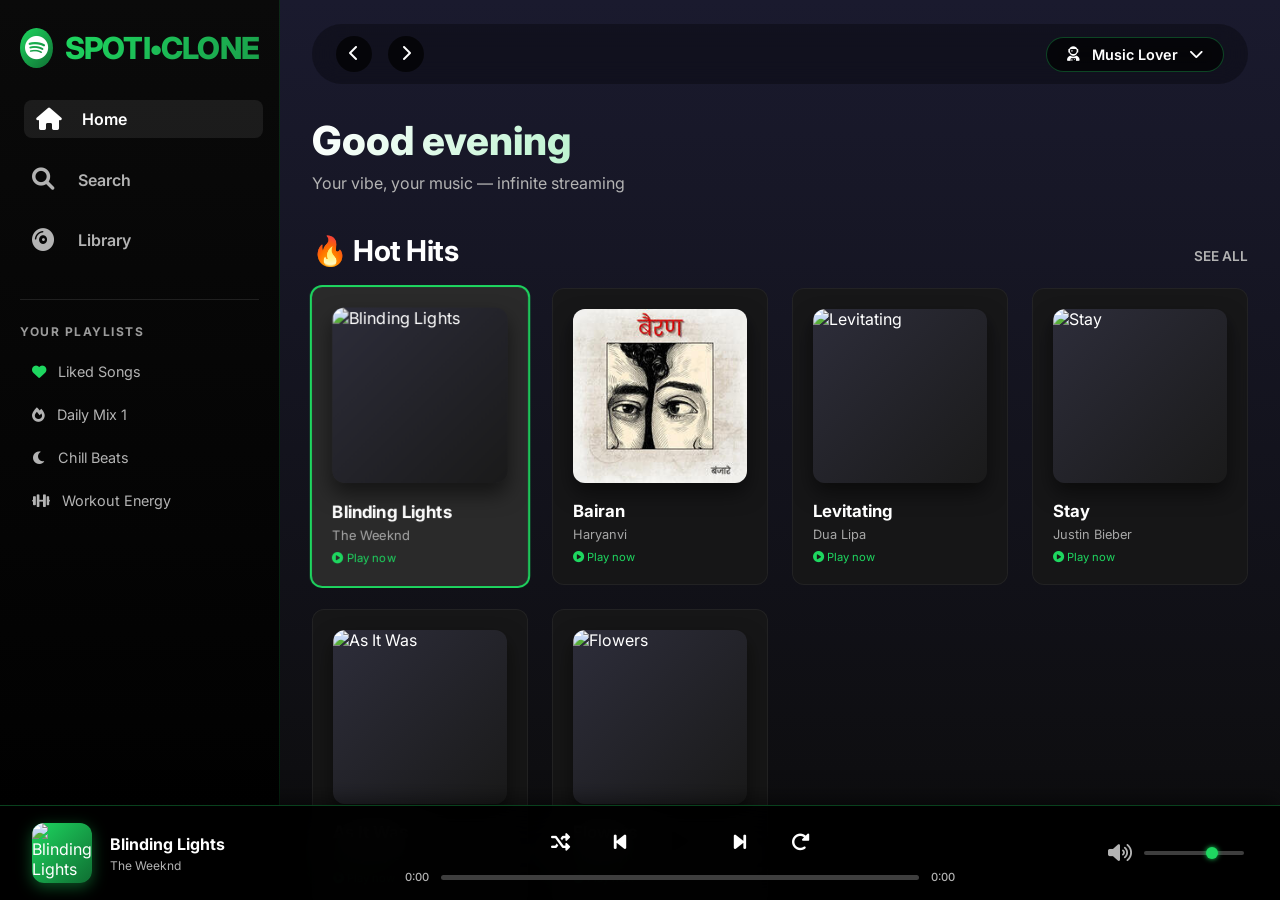
==== index.html @ d31b4313 "Spotifyclone" ====
<!DOCTYPE html>
<html lang="en">
<head>
    <meta charset="UTF-8">
    <meta name="viewport" content="width=device-width, initial-scale=1.0, user-scalable=yes">
    <title>Spotify Clone | Premium Music Player</title>
    <!-- Font Awesome 6 -->
    <link rel="stylesheet" href="https://cdnjs.cloudflare.com/ajax/libs/font-awesome/6.0.0-beta3/css/all.min.css">
    <!-- Google Fonts -->
    <link href="https://fonts.googleapis.com/css2?family=Inter:opsz,wght@14..32,300;14..32,400;14..32,500;14..32,600;14..32,700;14..32,800&display=swap" rel="stylesheet">
    <style>
        * {
            margin: 0;
            padding: 0;
            box-sizing: border-box;
        }

        body {
            font-family: 'Inter', sans-serif;
            background-color: #000000;
            color: #ffffff;
            overflow: hidden;
            height: 100vh;
        }

        /* Custom Scrollbar */
        ::-webkit-scrollbar {
            width: 12px;
        }
        ::-webkit-scrollbar-track {
            background: #0a0a0a;
        }
        ::-webkit-scrollbar-thumb {
            background: #3e3e3e;
            border-radius: 10px;
        }
        ::-webkit-scrollbar-thumb:hover {
            background: #1ed760;
        }

        /* MAIN LAYOUT */
        .app-container {
            display: flex;
            height: 100vh;
            width: 100%;
            overflow: hidden;
        }

        /* ========= SIDEBAR ========= */
        .sidebar {
            width: 280px;
            background: linear-gradient(180deg, #0a0a0a 0%, #000000 100%);
            padding: 28px 20px;
            display: flex;
            flex-direction: column;
            gap: 32px;
            border-right: 1px solid rgba(30, 215, 96, 0.15);
            transition: all 0.3s ease;
        }

        .logo {
            display: flex;
            align-items: center;
            gap: 12px;
            font-size: 1.9rem;
            font-weight: 800;
            letter-spacing: -0.8px;
        }

        .logo-img {
            width: 40px;
            height: 40px;
            border-radius: 50%;
            background: linear-gradient(135deg, #1ed760, #0f6e32);
            display: flex;
            align-items: center;
            justify-content: center;
        }

        .logo-img i {
            font-size: 24px;
            color: white;
        }

        .logo span {
            background: linear-gradient(135deg, #1ed760 0%, #1a9e4a 100%);
            -webkit-background-clip: text;
            background-clip: text;
            color: transparent;
        }

        .nav-links {
            display: flex;
            flex-direction: column;
            gap: 22px;
        }

        .nav-item {
            display: flex;
            align-items: center;
            gap: 18px;
            font-size: 1rem;
            font-weight: 600;
            color: #b3b3b3;
            transition: all 0.25s ease;
            cursor: pointer;
            padding: 8px 12px;
            border-radius: 8px;
        }

        .nav-item i {
            font-size: 1.4rem;
            width: 28px;
        }

        .nav-item.active, .nav-item:hover {
            color: #ffffff;
            background: rgba(255,255,255,0.08);
            transform: translateX(4px);
        }

        .playlist-section {
            margin-top: 8px;
            border-top: 1px solid rgba(255,255,255,0.1);
            padding-top: 24px;
        }

        .playlist-title {
            font-size: 0.75rem;
            font-weight: 700;
            letter-spacing: 1.5px;
            color: #9b9b9b;
            margin-bottom: 18px;
            text-transform: uppercase;
        }

        .playlist-list {
            display: flex;
            flex-direction: column;
            gap: 14px;
        }

        .playlist-item {
            font-size: 0.9rem;
            color: #b3b3b3;
            cursor: pointer;
            transition: all 0.2s;
            padding: 6px 12px;
            border-radius: 6px;
            display: flex;
            align-items: center;
            gap: 12px;
        }

        .playlist-item:hover {
            color: white;
            background: rgba(30,215,96,0.15);
            transform: translateX(5px);
        }

        /* ========= MAIN CONTENT ========= */
        .main {
            flex: 1;
            background: linear-gradient(180deg, #1a1a2e 0%, #0c0c0c 100%);
            overflow-y: auto;
            padding: 24px 32px 100px 32px;
        }

        /* Header */
        .top-bar {
            display: flex;
            justify-content: space-between;
            align-items: center;
            margin-bottom: 32px;
            background: rgba(0,0,0,0.3);
            backdrop-filter: blur(12px);
            padding: 12px 24px;
            border-radius: 60px;
            position: sticky;
            top: 0;
            z-index: 10;
        }

        .nav-arrows {
            display: flex;
            gap: 16px;
        }

        .nav-arrows button {
            background: rgba(0,0,0,0.7);
            border: none;
            color: white;
            width: 36px;
            height: 36px;
            border-radius: 50%;
            font-size: 1rem;
            cursor: pointer;
            transition: all 0.2s;
        }
        .nav-arrows button:hover {
            background: #1ed760;
            transform: scale(1.05);
        }

        .user-menu {
            background: rgba(0,0,0,0.6);
            backdrop-filter: blur(8px);
            padding: 8px 20px;
            border-radius: 40px;
            font-size: 0.9rem;
            font-weight: 600;
            display: flex;
            align-items: center;
            gap: 12px;
            border: 1px solid rgba(30,215,96,0.3);
            transition: 0.2s;
            cursor: pointer;
        }
        .user-menu:hover {
            border-color: #1ed760;
        }

        /* Hero Section */
        .hero-section {
            margin-bottom: 40px;
        }
        .greeting h1 {
            font-size: 2.5rem;
            font-weight: 800;
            background: linear-gradient(120deg, #fff, #1ed760);
            -webkit-background-clip: text;
            background-clip: text;
            color: transparent;
            margin-bottom: 8px;
        }
        .greeting p {
            color: #b3b3b3;
            font-size: 1rem;
        }

        /* Cards Grid */
        .section-header {
            display: flex;
            justify-content: space-between;
            align-items: baseline;
            margin: 32px 0 20px 0;
        }
        .section-title {
            font-size: 1.8rem;
            font-weight: 700;
            letter-spacing: -0.5px;
        }
        .see-all {
            color: #b3b3b3;
            font-size: 0.85rem;
            font-weight: 600;
            cursor: pointer;
            transition: 0.2s;
        }
        .see-all:hover {
            color: #1ed760;
        }

        .cards-grid {
            display: grid;
            grid-template-columns: repeat(auto-fill, minmax(200px, 1fr));
            gap: 24px;
            margin-bottom: 40px;
        }

        .music-card {
            background: rgba(24,24,24,0.9);
            backdrop-filter: blur(4px);
            border-radius: 12px;
            padding: 20px;
            transition: all 0.35s cubic-bezier(0.2, 0.9, 0.4, 1.1);
            cursor: pointer;
            border: 1px solid rgba(255,255,255,0.05);
            position: relative;
            overflow: hidden;
        }

        .music-card::before {
            content: '';
            position: absolute;
            top: 0;
            left: -100%;
            width: 100%;
            height: 100%;
            background: linear-gradient(90deg, transparent, rgba(30,215,96,0.1), transparent);
            transition: 0.5s;
        }

        .music-card:hover::before {
            left: 100%;
        }

        .music-card:hover {
            background: #2a2a2a;
            transform: translateY(-8px) scale(1.02);
            border-color: rgba(30,215,96,0.4);
            box-shadow: 0 20px 30px -10px rgba(0,0,0,0.6);
        }

        .card-img {
            width: 100%;
            aspect-ratio: 1 / 1;
            background: linear-gradient(135deg, #2d2d3a, #1a1a1a);
            border-radius: 12px;
            overflow: hidden;
            margin-bottom: 18px;
            box-shadow: 0 10px 20px rgba(0,0,0,0.5);
            transition: 0.3s;
            display: flex;
            align-items: center;
            justify-content: center;
        }

        .card-img img {
            width: 100%;
            height: 100%;
            object-fit: cover;
        }

        .card-img i {
            font-size: 3.5rem;
            color: #1ed760;
        }

        .music-card:hover .card-img {
            transform: scale(1.05);
        }

        .card-title {
            font-weight: 700;
            font-size: 1.05rem;
            margin-bottom: 6px;
            white-space: nowrap;
            overflow: hidden;
            text-overflow: ellipsis;
        }
        .card-artist {
            font-size: 0.8rem;
            color: #a7a7a7;
        }

        /* ========= BOTTOM PLAYER ========= */
        .bottom-player {
            position: fixed;
            bottom: 0;
            left: 0;
            width: 100%;
            background: rgba(0,0,0,0.95);
            backdrop-filter: blur(20px);
            border-top: 1px solid rgba(30,215,96,0.3);
            padding: 16px 32px;
            display: flex;
            align-items: center;
            justify-content: space-between;
            z-index: 100;
            gap: 20px;
            flex-wrap: wrap;
            box-shadow: 0 -5px 20px rgba(0,0,0,0.5);
        }

        .track-info {
            display: flex;
            align-items: center;
            gap: 18px;
            min-width: 220px;
        }

        .track-cover {
            width: 60px;
            height: 60px;
            border-radius: 12px;
            overflow: hidden;
            background: linear-gradient(135deg, #1ed760, #0f6e32);
            display: flex;
            align-items: center;
            justify-content: center;
            box-shadow: 0 4px 15px rgba(30,215,96,0.4);
        }

        .track-cover img {
            width: 100%;
            height: 100%;
            object-fit: cover;
        }

        .track-cover i {
            font-size: 30px;
            color: white;
        }

        .track-details h4 {
            font-size: 1rem;
            font-weight: 700;
            margin-bottom: 4px;
        }
        .track-details p {
            font-size: 0.75rem;
            color: #b3b3b3;
        }

        .player-controls {
            display: flex;
            flex-direction: column;
            align-items: center;
            gap: 8px;
            flex: 1;
            max-width: 550px;
        }

        .control-buttons {
            display: flex;
            gap: 20px;
            align-items: center;
        }
        .control-buttons button {
            background: transparent;
            border: none;
            color: white;
            font-size: 1.2rem;
            cursor: pointer;
            transition: 0.2s;
            width: 40px;
            height: 40px;
            border-radius: 50%;
            display: flex;
            align-items: center;
            justify-content: center;
        }
        .control-buttons button:hover {
            color: #1ed760;
            transform: scale(1.1);
            background: rgba(255,255,255,0.05);
        }
        .play-pause {
            background: #1ed760;
            color: black;
            width: 48px;
            height: 48px;
        }
        .play-pause i {
            color: black;
            font-size: 1.3rem;
        }
        .play-pause:hover {
            background: #1fdf64;
            transform: scale(1.08);
        }

        .progress-area {
            display: flex;
            align-items: center;
            gap: 12px;
            width: 100%;
        }
        .time-current, .time-total {
            font-size: 0.7rem;
            color: #b3b3b3;
            font-weight: 500;
        }
        .progress-bar {
            flex: 1;
            height: 5px;
            background: #3e3e3e;
            border-radius: 5px;
            cursor: pointer;
            position: relative;
        }
        .progress-fill {
            width: 0%;
            height: 100%;
            background: linear-gradient(90deg, #1ed760, #0f9e4a);
            border-radius: 5px;
            position: relative;
            transition: width 0.1s linear;
        }

        .volume-control {
            display: flex;
            align-items: center;
            gap: 12px;
            min-width: 140px;
        }
        .volume-icon {
            font-size: 1.2rem;
            cursor: pointer;
            color: #b3b3b3;
            transition: 0.2s;
        }
        .volume-icon:hover {
            color: #1ed760;
        }
        input[type="range"] {
            width: 100px;
            background: #3e3e3e;
            height: 4px;
            border-radius: 4px;
            -webkit-appearance: none;
        }
        input[type="range"]:focus {
            outline: none;
        }
        input[type="range"]::-webkit-slider-thumb {
            -webkit-appearance: none;
            width: 12px;
            height: 12px;
            border-radius: 50%;
            background: #1ed760;
            cursor: pointer;
            box-shadow: 0 0 5px #1ed760;
        }

        /* Animations */
        @keyframes pulse {
            0% { opacity: 0.6; transform: scale(1); }
            100% { opacity: 1; transform: scale(1.05); }
        }
        .playing-animation {
            animation: pulse 1s ease infinite;
        }

        /* Toast Notification */
        .toast-notification {
            position: fixed;
            bottom: 100px;
            right: 20px;
            background: rgba(30,215,96,0.95);
            color: #000;
            padding: 12px 24px;
            border-radius: 40px;
            font-weight: 600;
            z-index: 1000;
            animation: slideIn 0.3s ease;
            box-shadow: 0 5px 15px rgba(0,0,0,0.3);
        }

        @keyframes slideIn {
            from {
                transform: translateX(100%);
                opacity: 0;
            }
            to {
                transform: translateX(0);
                opacity: 1;
            }
        }

        /* Responsive */
        @media (max-width: 768px) {
            .sidebar {
                width: 90px;
                padding: 20px 8px;
            }
            .sidebar .logo span, .sidebar .nav-item span, .playlist-section {
                display: none;
            }
            .bottom-player {
                padding: 12px;
            }
            .track-info {
                min-width: 160px;
            }
            .cards-grid {
                grid-template-columns: repeat(auto-fill, minmax(150px, 1fr));
                gap: 16px;
            }
            .section-title {
                font-size: 1.4rem;
            }
            .greeting h1 {
                font-size: 1.8rem;
            }
        }
    </style>
</head>
<body>
<div class="app-container">
    <!-- SIDEBAR -->
    <div class="sidebar">
        <div class="logo">
            <div class="logo-img">
                <i class="fab fa-spotify"></i>
            </div>
            <span>SPOTI•CLONE</span>
        </div>
        <div class="nav-links">
            <div class="nav-item active" data-nav="home">
                <i class="fas fa-home"></i><span>Home</span>
            </div>
            <div class="nav-item" data-nav="search">
                <i class="fas fa-search"></i><span>Search</span>
            </div>
            <div class="nav-item" data-nav="library">
                <i class="fas fa-compact-disc"></i><span>Library</span>
            </div>
        </div>
        <div class="playlist-section">
            <div class="playlist-title">YOUR PLAYLISTS</div>
            <div class="playlist-list">
                <div class="playlist-item" data-playlist="liked">
                    <i class="fas fa-heart" style="color:#1ed760"></i> Liked Songs
                </div>
                <div class="playlist-item" data-playlist="daily">
                    <i class="fas fa-fire"></i> Daily Mix 1
                </div>
                <div class="playlist-item" data-playlist="chill">
                    <i class="fas fa-moon"></i> Chill Beats
                </div>
                <div class="playlist-item" data-playlist="workout">
                    <i class="fas fa-dumbbell"></i> Workout Energy
                </div>
            </div>
        </div>
    </div>

    <!-- MAIN CONTENT -->
    <div class="main">
        <div class="top-bar">
            <div class="nav-arrows">
                <button id="backNavBtn"><i class="fas fa-chevron-left"></i></button>
                <button id="forwardNavBtn"><i class="fas fa-chevron-right"></i></button>
            </div>
            <div class="user-menu">
                <i class="fas fa-user-astronaut"></i> <span>Music Lover</span> <i class="fas fa-chevron-down"></i>
            </div>
        </div>
        
        <div class="hero-section">
            <div class="greeting">
                <h1>Good evening</h1>
                <p>Your vibe, your music — infinite streaming</p>
            </div>
        </div>

        <div class="section-header">
            <div class="section-title">🔥 Hot Hits</div>
            <div class="see-all" id="seeAllBtn">SEE ALL</div>
        </div>
        <div class="cards-grid" id="musicGrid"></div>

        <div class="section-header">
            <div class="section-title">✨ Recommended for you</div>
            <div class="see-all" id="recommendedSeeAll">MORE</div>
        </div>
        <div class="cards-grid" id="recommendedGrid"></div>
    </div>
</div>

<!-- BOTTOM PLAYER -->
<div class="bottom-player">
    <div class="track-info">
        <div class="track-cover" id="coverArt">
            <i class="fas fa-music"></i>
        </div>
        <div class="track-details">
            <h4 id="currentSongTitle">Select a track</h4>
            <p id="currentArtist">Spotify Clone</p>
        </div>
    </div>
    <div class="player-controls">
        <div class="control-buttons">
            <button id="shuffleBtn" title="Shuffle"><i class="fas fa-random"></i></button>
            <button id="prevBtn"><i class="fas fa-step-backward"></i></button>
            <button id="playPauseBtn" class="play-pause"><i class="fas fa-play"></i></button>
            <button id="nextBtn"><i class="fas fa-step-forward"></i></button>
            <button id="repeatBtn" title="Repeat"><i class="fas fa-redo-alt"></i></button>
        </div>
        <div class="progress-area">
            <span class="time-current" id="currentTime">0:00</span>
            <div class="progress-bar" id="progressBar">
                <div class="progress-fill" id="progressFill"></div>
            </div>
            <span class="time-total" id="totalDuration">0:00</span>
        </div>
    </div>
    <div class="volume-control">
        <i class="fas fa-volume-up volume-icon" id="volumeIcon"></i>
        <input type="range" id="volumeSlider" min="0" max="1" step="0.01" value="0.7">
    </div>
</div>

<script>
    // ========= MUSIC LIBRARY WITH PLACEHOLDER AUDIO =========
    const tracks = [
        {
            name: "Blinding Lights",
            artist: "The Weeknd",
            src: "https://www.soundhelix.com/examples/mp3/SoundHelix-Song-1.mp3",
            cover: "https://picsum.photos/id/104/400/400",
            color: "#ff6b6b"
        },
        {
            name: "Bairan",
            artist: "Haryanvi",
            src: "assets\songs\song-1.mp3",
            cover: "assets/images/album-7.jpg",
            color: "#98cbc2"
        },
        {
            name: "Levitating",
            artist: "Dua Lipa",
            src: "https://www.soundhelix.com/examples/mp3/SoundHelix-Song-2.mp3",
            cover: "https://picsum.photos/id/100/400/400",
            color: "#4ecdc4"
        },
        {
            name: "Stay",
            artist: "Justin Bieber",
            src: "https://www.soundhelix.com/examples/mp3/SoundHelix-Song-3.mp3",
            cover: "https://picsum.photos/id/101/400/400",
            color: "#45b7d1"
        },
        {
            name: "As It Was",
            artist: "Harry Styles",
            src: "https://www.soundhelix.com/examples/mp3/SoundHelix-Song-4.mp3",
            cover: "https://picsum.photos/id/102/400/400",
            color: "#96ceb4"
        },
        {
            name: "Flowers",
            artist: "Miley Cyrus",
            src: "https://www.soundhelix.com/examples/mp3/SoundHelix-Song-5.mp3",
            cover: "https://picsum.photos/id/103/400/400",
            color: "#f4d03f"
        },
        {
            name: "Cruel Summer",
            artist: "Taylor Swift",
            src: "https://www.soundhelix.com/examples/mp3/SoundHelix-Song-6.mp3",
            cover: "https://picsum.photos/id/105/400/400",
            color: "#e67e22"
        },
        {
            name: "Vampire",
            artist: "Olivia Rodrigo",
            src: "https://www.soundhelix.com/examples/mp3/SoundHelix-Song-7.mp3",
            cover: "https://picsum.photos/id/106/400/400",
            color: "#c084fc"
        },
        {
            name: "What Was I Made For",
            artist: "Billie Eilish",
            src: "https://www.soundhelix.com/examples/mp3/SoundHelix-Song-8.mp3",
            cover: "https://picsum.photos/id/107/400/400",
            color: "#a3e635"
        },
        {
            name: "Dance The Night",
            artist: "Dua Lipa",
            src: "https://www.soundhelix.com/examples/mp3/SoundHelix-Song-9.mp3",
            cover: "https://picsum.photos/id/108/400/400",
            color: "#facc15"
        },
        {
            name: "I'm Good (Blue)",
            artist: "David Guetta",
            src: "https://www.soundhelix.com/examples/mp3/SoundHelix-Song-10.mp3",
            cover: "https://picsum.photos/id/109/400/400",
            color: "#3b82f6"
        },
        {
            name: "Anti-Hero",
            artist: "Taylor Swift",
            src: "https://www.soundhelix.com/examples/mp3/SoundHelix-Song-1.mp3",
            cover: "https://picsum.photos/id/110/400/400",
            color: "#ef4444"
        },
        {
            name: "Unholy",
            artist: "Sam Smith",
            src: "https://www.soundhelix.com/examples/mp3/SoundHelix-Song-2.mp3",
            cover: "https://picsum.photos/id/111/400/400",
            color: "#8b5cf6"
        }
    ];

    // ========= GLOBAL VARIABLES =========
    let currentTrackIndex = 0;
    let isPlaying = false;
    let currentVolume = 0.7;
    let isShuffled = false;
    let repeatMode = 'none';

    // Audio Element
    const audio = new Audio();

    // DOM Elements
    const playPauseBtn = document.getElementById('playPauseBtn');
    const prevBtn = document.getElementById('prevBtn');
    const nextBtn = document.getElementById('nextBtn');
    const shuffleBtn = document.getElementById('shuffleBtn');
    const repeatBtn = document.getElementById('repeatBtn');
    const progressFill = document.getElementById('progressFill');
    const progressBar = document.getElementById('progressBar');
    const currentTimeSpan = document.getElementById('currentTime');
    const totalDurationSpan = document.getElementById('totalDuration');
    const volumeSlider = document.getElementById('volumeSlider');
    const volumeIcon = document.getElementById('volumeIcon');
    const currentSongTitle = document.getElementById('currentSongTitle');
    const currentArtist = document.getElementById('currentArtist');
    const coverArt = document.getElementById('coverArt');

    // ========= HELPER FUNCTIONS =========
    function showToast(message, isError = false) {
        const toast = document.createElement('div');
        toast.className = 'toast-notification';
        toast.style.background = isError ? 'rgba(220, 53, 69, 0.95)' : 'rgba(30,215,96,0.95)';
        toast.style.color = '#fff';
        toast.innerHTML = message;
        document.body.appendChild(toast);
        setTimeout(() => toast.remove(), 3000);
    }

    function formatTime(seconds) {
        if (isNaN(seconds)) return "0:00";
        const mins = Math.floor(seconds / 60);
        const secs = Math.floor(seconds % 60);
        return `${mins}:${secs < 10 ? '0' + secs : secs}`;
    }

    function highlightActiveCard() {
        document.querySelectorAll('.music-card').forEach((card) => {
            const cardIndex = parseInt(card.getAttribute('data-track-index'));
            if (cardIndex === currentTrackIndex) {
                card.style.border = "2px solid #1ed760";
                card.style.transform = "scale(1.02)";
                card.style.background = "#2a2a2a";
            } else {
                card.style.border = "1px solid rgba(255,255,255,0.05)";
                card.style.transform = "scale(1)";
                card.style.background = "rgba(24,24,24,0.9";
            }
        });
    }

    // ========= MUSIC PLAYER CORE FUNCTIONS =========
    function loadTrack(index) {
        if (index < 0) index = 0;
        if (index >= tracks.length) index = 0;
        currentTrackIndex = index;
        const track = tracks[currentTrackIndex];
        
        audio.src = track.src;
        currentSongTitle.innerText = track.name;
        currentArtist.innerText = track.artist;
        coverArt.innerHTML = `<img src="${track.cover}" alt="${track.name}" onerror="this.parentElement.innerHTML='<i class=\'fas fa-music\'></i>'">`;
        
        progressFill.style.width = "0%";
        currentTimeSpan.innerText = "0:00";
        totalDurationSpan.innerText = "0:00";
        
        if (isPlaying) {
            audio.play().catch(e => {
                console.log("Autoplay blocked");
                isPlaying = false;
                playPauseBtn.innerHTML = '<i class="fas fa-play"></i>';
            });
        }
        
        highlightActiveCard();
        updateNowPlayingInfo();
    }

    function togglePlayPause() {
        if (isPlaying) {
            audio.pause();
            playPauseBtn.innerHTML = '<i class="fas fa-play"></i>';
            isPlaying = false;
            coverArt.classList.remove('playing-animation');
        } else {
            audio.play().catch(err => {
                console.warn("Playback failed:", err);
                showToast("Click anywhere to enable audio playback", true);
            });
            playPauseBtn.innerHTML = '<i class="fas fa-pause"></i>';
            isPlaying = true;
            coverArt.classList.add('playing-animation');
        }
    }

    function playTrack(index) {
        if (currentTrackIndex === index && audio.src && !audio.paused) {
            return;
        }
        loadTrack(index);
        audio.play().then(() => {
            isPlaying = true;
            playPauseBtn.innerHTML = '<i class="fas fa-pause"></i>';
            coverArt.classList.add('playing-animation');
            showToast(`Now playing: ${tracks[index].name}`);
        }).catch(() => {
            isPlaying = false;
            playPauseBtn.innerHTML = '<i class="fas fa-play"></i>';
        });
    }

    function nextTrack() {
        let nextIndex;
        if (repeatMode === 'one') {
            nextIndex = currentTrackIndex;
        } else if (isShuffled) {
            do {
                nextIndex = Math.floor(Math.random() * tracks.length);
            } while (nextIndex === currentTrackIndex && tracks.length > 1);
        } else {
            nextIndex = (currentTrackIndex + 1) % tracks.length;
        }
        playTrack(nextIndex);
    }

    function prevTrack() {
        let prevIndex;
        if (repeatMode === 'one') {
            prevIndex = currentTrackIndex;
        } else if (isShuffled) {
            do {
                prevIndex = Math.floor(Math.random() * tracks.length);
            } while (prevIndex === currentTrackIndex && tracks.length > 1);
        } else {
            prevIndex = (currentTrackIndex - 1 + tracks.length) % tracks.length;
        }
        playTrack(prevIndex);
    }

    function updateNowPlayingInfo() {
        document.title = `${tracks[currentTrackIndex].name} - Spotify Clone`;
    }

    // ========= PROGRESS & VOLUME CONTROLS =========
    function updateProgress() {
        if (audio.duration && !isNaN(audio.duration)) {
            const percent = (audio.currentTime / audio.duration) * 100;
            progressFill.style.width = `${percent}%`;
            currentTimeSpan.innerText = formatTime(audio.currentTime);
            totalDurationSpan.innerText = formatTime(audio.duration);
        }
    }

    progressBar.addEventListener('click', (e) => {
        const rect = progressBar.getBoundingClientRect();
        const percent = (e.clientX - rect.left) / rect.width;
        if (audio.duration) {
            audio.currentTime = percent * audio.duration;
        }
    });

    volumeSlider.addEventListener('input', (e) => {
        currentVolume = parseFloat(e.target.value);
        audio.volume = currentVolume;
        updateVolumeIcon();
    });

    volumeIcon.addEventListener('click', () => {
        if (audio.volume > 0) {
            audio.volume = 0;
            volumeSlider.value = 0;
        } else {
            audio.volume = currentVolume || 0.7;
            volumeSlider.value = currentVolume || 0.7;
        }
        updateVolumeIcon();
    });

    function updateVolumeIcon() {
        if (audio.volume === 0) {
            volumeIcon.className = "fas fa-volume-mute volume-icon";
        } else if (audio.volume < 0.5) {
            volumeIcon.className = "fas fa-volume-down volume-icon";
        } else {
            volumeIcon.className = "fas fa-volume-up volume-icon";
        }
    }

    // ========= SHUFFLE & REPEAT FUNCTIONS =========
    shuffleBtn.addEventListener('click', () => {
        isShuffled = !isShuffled;
        shuffleBtn.style.color = isShuffled ? '#1ed760' : 'white';
        showToast(isShuffled ? 'Shuffle mode ON' : 'Shuffle mode OFF');
    });

    repeatBtn.addEventListener('click', () => {
        if (repeatMode === 'none') {
            repeatMode = 'one';
            repeatBtn.innerHTML = '<i class="fas fa-repeat-1"></i>';
            showToast('Repeat: One song');
        } else if (repeatMode === 'one') {
            repeatMode = 'all';
            repeatBtn.innerHTML = '<i class="fas fa-redo-alt"></i>';
            showToast('Repeat: All songs');
        } else {
            repeatMode = 'none';
            repeatBtn.innerHTML = '<i class="fas fa-redo-alt"></i>';
            showToast('Repeat: OFF');
        }
        repeatBtn.style.color = repeatMode !== 'none' ? '#1ed760' : 'white';
    });

    // ========= GENERATE MUSIC CARDS =========
    function generateCards() {
        const mainGrid = document.getElementById('musicGrid');
        const recGrid = document.getElementById('recommendedGrid');
        mainGrid.innerHTML = '';
        recGrid.innerHTML = '';
        
        tracks.forEach((track, idx) => {
            const card = document.createElement('div');
            card.className = 'music-card';
            card.setAttribute('data-track-index', idx);
            card.innerHTML = `
                <div class="card-img">
                    <img src="${track.cover}" alt="${track.name}" onerror="this.parentElement.innerHTML='<i class=\'fas fa-music\'></i>'">
                </div>
                <div class="card-title">${track.name}</div>
                <div class="card-artist">${track.artist}</div>
                <div style="font-size:0.7rem; margin-top:8px; color:#1ed760;">
                    <i class="fas fa-play-circle"></i> Play now
                </div>
            `;
            card.addEventListener('click', () => playTrack(idx));
            
            if (idx < 6) {
                mainGrid.appendChild(card);
            } else {
                recGrid.appendChild(card);
            }
        });
    }

    // ========= EVENT LISTENERS =========
    audio.addEventListener('timeupdate', updateProgress);
    audio.addEventListener('ended', () => {
        if (repeatMode === 'one') {
            audio.currentTime = 0;
            audio.play();
        } else {
            nextTrack();
        }
    });
    audio.addEventListener('loadedmetadata', updateProgress);
    audio.addEventListener('canplay', () => {
        console.log('Audio ready to play');
    });

    playPauseBtn.addEventListener('click', togglePlayPause);
    nextBtn.addEventListener('click', nextTrack);
    prevBtn.addEventListener('click', prevTrack);

    // ========= NAVIGATION =========
    document.querySelectorAll('.nav-item').forEach(item => {
        item.addEventListener('click', function() {
            document.querySelectorAll('.nav-item').forEach(nav => nav.classList.remove('active'));
            this.classList.add('active');
            const txt = this.innerText;
            if(txt.includes('Search')) {
                showToast('🔍 Search feature - Find your favorite music!');
            } else if(txt.includes('Library')) {
                showToast(`📚 Your library: ${tracks.length} amazing songs`);
            } else {
                showToast('🏠 Welcome to Home');
            }
        });
    });

    document.querySelectorAll('.playlist-item').forEach(pl => {
        pl.addEventListener('click', (e) => {
            const playlist = pl.innerText;
            showToast(`🎵 Playing playlist: ${playlist}`);
        });
    });

    document.getElementById('seeAllBtn')?.addEventListener('click', () => {
        showToast('✨ All trending tracks are here! Enjoy!');
    });

    document.getElementById('recommendedSeeAll')?.addEventListener('click', () => {
        showToast('🎧 Check out more recommendations!');
    });

    document.getElementById('backNavBtn')?.addEventListener('click', () => {
        showToast('◀ Navigation back');
    });

    document.getElementById('forwardNavBtn')?.addEventListener('click', () => {
        showToast('▶ Navigation forward');
    });

    // Initialize
    generateCards();
    loadTrack(0);
    audio.volume = 0.7;
    volumeSlider.value = 0.7;
    
    console.log('🎵 Spotify Clone Ready! Click any song to start playing.');
</script>
</body>
</html>
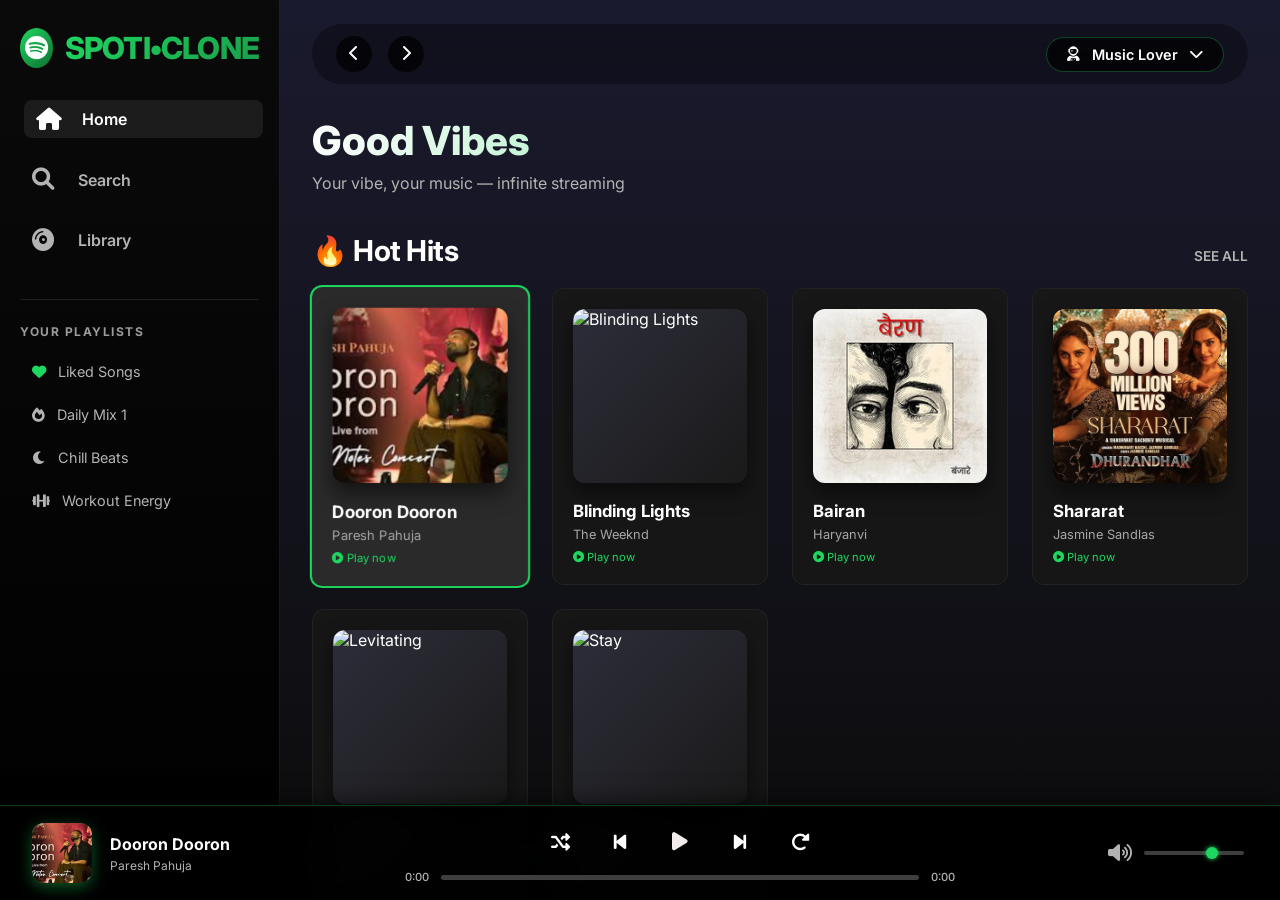
==== commit b6022fe5: "two song add" ====
--- a/index.html
+++ b/index.html
@@ -2,8 +2,9 @@
 <html lang="en">
 <head>
     <meta charset="UTF-8">
+    <link rel="icon" href="./assets/images/spotify-logo.png"> <!--To in top chrome tab*!-->
     <meta name="viewport" content="width=device-width, initial-scale=1.0, user-scalable=yes">
-    <title>Spotify Clone | Premium Music Player</title>
+    <title>Spoti-Clone | Premium Music Player</title>
     <!-- Font Awesome 6 -->
     <link rel="stylesheet" href="https://cdnjs.cloudflare.com/ajax/libs/font-awesome/6.0.0-beta3/css/all.min.css">
     <!-- Google Fonts -->
@@ -438,12 +439,12 @@
         }
         .play-pause {
             background: #1ed760;
-            color: black;
+            color: rgb(245, 236, 236);
             width: 48px;
             height: 48px;
         }
         .play-pause i {
-            color: black;
+            color: rgb(241, 235, 235);
             font-size: 1.3rem;
         }
         .play-pause:hover {
@@ -631,7 +632,7 @@
         
         <div class="hero-section">
             <div class="greeting">
-                <h1>Good evening</h1>
+                <h1>Good Vibes</h1>
                 <p>Your vibe, your music — infinite streaming</p>
             </div>
         </div>
@@ -658,7 +659,7 @@
         </div>
         <div class="track-details">
             <h4 id="currentSongTitle">Select a track</h4>
-            <p id="currentArtist">Spotify Clone</p>
+            <p id="currentArtist">Spoti Clone</p>
         </div>
     </div>
     <div class="player-controls">
@@ -687,6 +688,13 @@
     // ========= MUSIC LIBRARY WITH PLACEHOLDER AUDIO =========
     const tracks = [
         {
+            name: "Dooron Dooron",
+            artist: "Paresh Pahuja",
+            src: "assets/songs/song-3.mp3.mp3",
+            cover: "assets/images/album-3.jpg.png",
+            color: "#5hget4"
+        },
+        {
             name: "Blinding Lights",
             artist: "The Weeknd",
             src: "https://www.soundhelix.com/examples/mp3/SoundHelix-Song-1.mp3",
@@ -696,9 +704,16 @@
         {
             name: "Bairan",
             artist: "Haryanvi",
-            src: "assets\songs\song-1.mp3",
+            src: "assets/songs/song-1.mp3.mp3",
             cover: "assets/images/album-7.jpg",
             color: "#98cbc2"
+        },
+        {
+            name: "Shararat",
+            artist: "Jasmine Sandlas",
+            src: "assets/songs/song-2.mp3.mp3",
+            cover: "assets/images/album-2.jpg.jpg",
+            color: "#huet5e"
         },
         {
             name: "Levitating",
